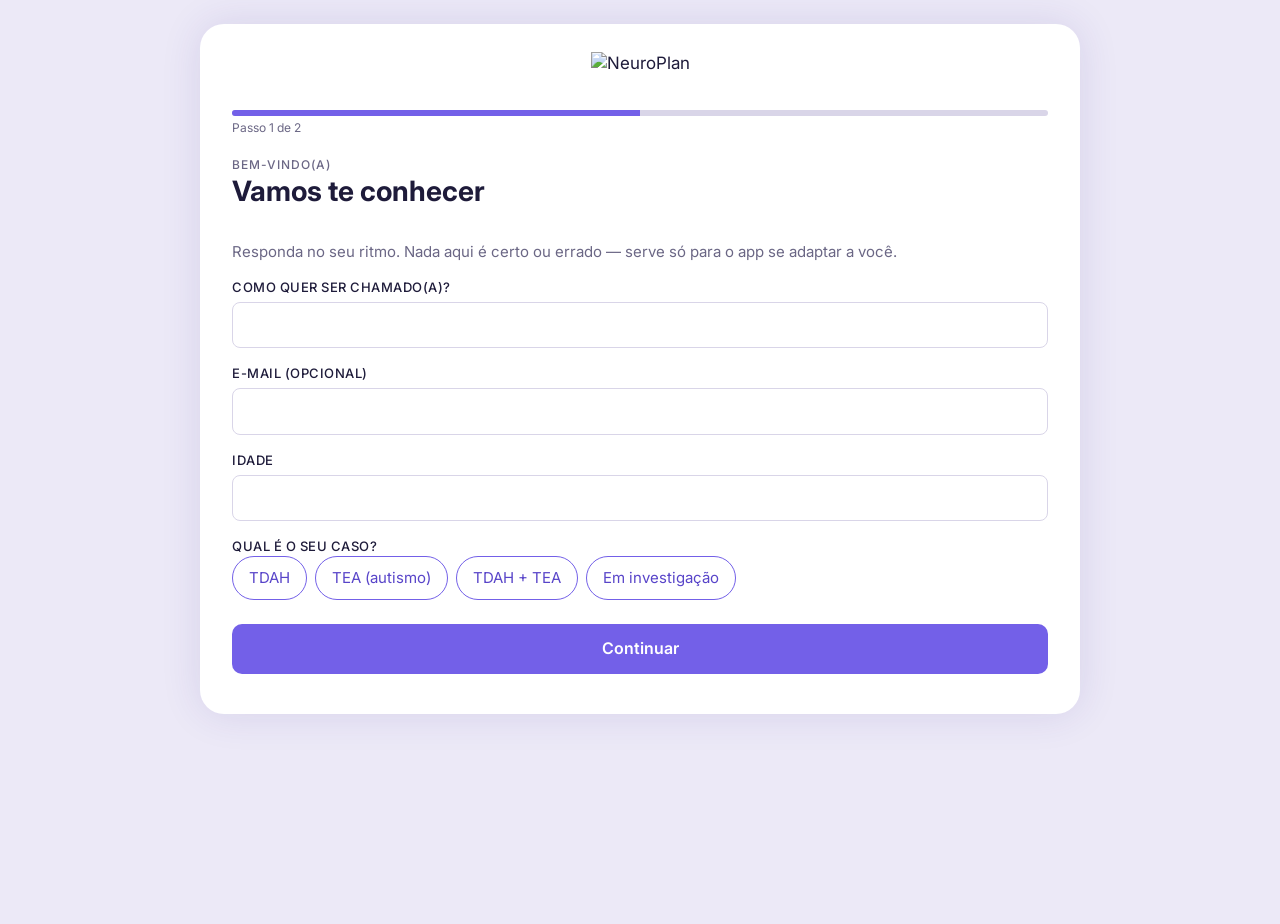
==== index.html @ a0d57f35 "primeira versão" ====
<!DOCTYPE html>
<html lang="pt-BR">
<head>
  <meta charset="UTF-8">
  <meta name="viewport" content="width=device-width, initial-scale=1, viewport-fit=cover">
  <meta name="theme-color" content="#7B68EE">
  <meta name="description" content="NeuroPlan: planejador de rotina pensado para neurodivergentes.">
  <title>Hoje · NeuroPlan</title>
  <link rel="stylesheet" href="style.css">
  <script src="script.js" defer></script>
</head>
<body class="pagina-hoje">

  <!-- Ícones (sprite SVG): <svg class="icone"><use href="#i-home"/></svg> -->
  <svg xmlns="http://www.w3.org/2000/svg" hidden>
    <symbol id="i-home" viewBox="0 0 24 24" fill="none" stroke="currentColor" stroke-width="1.8" stroke-linecap="round" stroke-linejoin="round"><path d="M3 10.5 12 3l9 7.5V20a1 1 0 0 1-1 1h-5v-6H9v6H4a1 1 0 0 1-1-1z"/></symbol>
    <symbol id="i-calendar" viewBox="0 0 24 24" fill="none" stroke="currentColor" stroke-width="1.8" stroke-linecap="round" stroke-linejoin="round"><rect x="3" y="4" width="18" height="18" rx="2"/><path d="M16 2v4M8 2v4M3 10h18"/></symbol>
    <symbol id="i-plus" viewBox="0 0 24 24" fill="none" stroke="currentColor" stroke-width="2" stroke-linecap="round" stroke-linejoin="round"><path d="M12 5v14M5 12h14"/></symbol>
    <symbol id="i-heart" viewBox="0 0 24 24" fill="none" stroke="currentColor" stroke-width="1.8" stroke-linecap="round" stroke-linejoin="round"><path d="M19 14c1.5-1.5 3-3.2 3-5.5A5.5 5.5 0 0 0 16.5 3c-1.7 0-3 .8-4.5 2.5C10.5 3.8 9.2 3 7.5 3A5.5 5.5 0 0 0 2 8.5c0 2.3 1.5 4 3 5.5l7 7z"/></symbol>
    <symbol id="i-user" viewBox="0 0 24 24" fill="none" stroke="currentColor" stroke-width="1.8" stroke-linecap="round" stroke-linejoin="round"><circle cx="12" cy="8" r="4"/><path d="M4 21a8 8 0 0 1 16 0"/></symbol>
    <symbol id="i-pencil" viewBox="0 0 24 24" fill="none" stroke="currentColor" stroke-width="1.8" stroke-linecap="round" stroke-linejoin="round"><path d="M17 3a2.8 2.8 0 0 1 4 4L7.5 20.5 2 22l1.5-5.5z"/></symbol>
    <symbol id="i-clock" viewBox="0 0 24 24" fill="none" stroke="currentColor" stroke-width="1.8" stroke-linecap="round" stroke-linejoin="round"><circle cx="12" cy="12" r="9"/><path d="M12 7v5l3 2"/></symbol>
    <symbol id="i-bell" viewBox="0 0 24 24" fill="none" stroke="currentColor" stroke-width="1.8" stroke-linecap="round" stroke-linejoin="round"><path d="M6 8a6 6 0 0 1 12 0c0 7 3 9 3 9H3s3-2 3-9M10.3 21a1.9 1.9 0 0 0 3.4 0"/></symbol>
    <symbol id="i-chevron-left" viewBox="0 0 24 24" fill="none" stroke="currentColor" stroke-width="2" stroke-linecap="round" stroke-linejoin="round"><path d="m15 18-6-6 6-6"/></symbol>
    <symbol id="i-chevron-right" viewBox="0 0 24 24" fill="none" stroke="currentColor" stroke-width="2" stroke-linecap="round" stroke-linejoin="round"><path d="m9 18 6-6-6-6"/></symbol>
    <symbol id="i-gear" viewBox="0 0 24 24" fill="none" stroke="currentColor" stroke-width="1.8" stroke-linecap="round" stroke-linejoin="round"><circle cx="12" cy="12" r="3"/><path d="M19.4 15a1.7 1.7 0 0 0 .3 1.8l.1.1a2 2 0 1 1-2.8 2.8l-.1-.1a1.7 1.7 0 0 0-1.8-.3 1.7 1.7 0 0 0-1 1.5V21a2 2 0 1 1-4 0v-.1a1.7 1.7 0 0 0-1.1-1.5 1.7 1.7 0 0 0-1.8.3l-.1.1a2 2 0 1 1-2.8-2.8l.1-.1a1.7 1.7 0 0 0 .3-1.8 1.7 1.7 0 0 0-1.5-1H3a2 2 0 1 1 0-4h.1a1.7 1.7 0 0 0 1.5-1.1 1.7 1.7 0 0 0-.3-1.8l-.1-.1a2 2 0 1 1 2.8-2.8l.1.1a1.7 1.7 0 0 0 1.8.3H9a1.7 1.7 0 0 0 1-1.5V3a2 2 0 1 1 4 0v.1a1.7 1.7 0 0 0 1 1.5 1.7 1.7 0 0 0 1.8-.3l.1-.1a2 2 0 1 1 2.8 2.8l-.1.1a1.7 1.7 0 0 0-.3 1.8V9a1.7 1.7 0 0 0 1.5 1H21a2 2 0 1 1 0 4h-.1a1.7 1.7 0 0 0-1.5 1z"/></symbol>
  </svg>

  <div class="app">

    <!-- Cabeçalho (igual em todas as páginas) -->
    <header class="topo">
      <a href="index.html" class="topo__logo" aria-label="NeuroPlan - ir para Hoje">
        <img src="logo-horizontal.svg" alt="NeuroPlan">
      </a>
      <div class="topo__acoes">
        <a href="configuracoes.html" class="topo__config" aria-label="Configurações"><svg class="icone" aria-hidden="true"><use href="#i-gear"/></svg></a>
        <a href="usuario.html" class="avatar avatar--pequeno" aria-label="Meu perfil">V</a>
      </div>
    </header>

    <main class="conteudo">
      <section class="tela" id="tela-hoje" aria-labelledby="hoje-titulo">
        <div class="titulo-tela">
          <p class="titulo-tela__rotulo">Hoje</p>
          <h1 class="titulo-tela__titulo titulo-tela__titulo--esquerda" id="hoje-titulo">Segunda-feira, 1 de Janeiro</h1>
          <p class="titulo-tela__apoio">Você tem 4 tarefas planejadas. Comece pela mais leve.</p>
        </div>

        <!-- Dica do melhor período de foco (preenchida pelo script a partir do questionário) -->
        <p class="proxima" id="dica-periodo" hidden></p>

        <!-- Aviso da próxima tarefa (Cuidados > Previsibilidade) -->
        <p class="proxima" id="proxima" hidden></p>

        <div class="bloco">
          <div class="bloco__cabecalho">
            <h2 class="bloco__titulo">Tarefas do dia</h2>
            <a href="rotina.html" class="link-pequeno">ver todas</a>
          </div>
          <ul class="lista-tarefas" id="lista-hoje"></ul>
          <p class="vazio" id="vazio-hoje" hidden>Nenhuma tarefa para hoje. Toque no + para planejar o dia.</p>
        </div>

        <!-- Cuidados > Recuperação -->
        <div class="bloco" id="bloco-recuperacao" hidden>
          <div class="bloco__cabecalho"><h2 class="bloco__titulo">Para recuperar</h2></div>
          <ul class="lista-tarefas" id="lista-recuperacao"></ul>
        </div>

        <div class="bloco">
          <div class="bloco__cabecalho">
            <h2 class="bloco__titulo">Semana</h2>
            <a href="rotina.html" class="link-pequeno">ver tudo</a>
          </div>
          <ul class="semana" id="semana" aria-label="Próximos 7 dias"></ul>
        </div>
      </section>
    </main>

    <!-- Menu inferior (igual em todas as páginas) -->
    <nav class="menu" aria-label="Navegação principal">
      <a href="index.html" class="menu__item is-ativo" aria-current="page">
        <svg class="icone" aria-hidden="true"><use href="#i-home"/></svg>
        <span>Hoje</span>
      </a>
      <a href="rotina.html" class="menu__item">
        <svg class="icone" aria-hidden="true"><use href="#i-calendar"/></svg>
        <span>Rotina</span>
      </a>
      <a href="nova-tarefa.html" class="menu__adicionar" aria-label="Adicionar nova tarefa">
        <svg class="icone" aria-hidden="true"><use href="#i-plus"/></svg>
      </a>
      <a href="cuidados.html" class="menu__item">
        <svg class="icone" aria-hidden="true"><use href="#i-heart"/></svg>
        <span>Cuidados</span>
      </a>
      <a href="usuario.html" class="menu__item">
        <svg class="icone" aria-hidden="true"><use href="#i-user"/></svg>
        <span>Usuário</span>
      </a>
    </nav>

  </div>
</body>
</html>
---- style.css ----
/* =========================================================
   NEUROPLAN · style.css
   Mobile-first (base = celular). Depois: tablet/desktop, Modo Calmo,
   login e configurações (seções 14 a 17).
   ========================================================= */
@import url("https://fonts.googleapis.com/css2?family=Inter:wght@300;400;500;600;700&display=swap");

/* 1. Variáveis */
:root{
  --roxo:#7360E8;--roxo-escuro:#5844C9;--roxo-claro:#D6CCFA;--lilas:#EAE2F8;--lilas-medio:#C4B8F6;
  --laranja:#FAE5D6;--azul:#D3E8F7;--verde:#DDF2E8;--rosa:#FBE0EA;--verde-forte:#3FA777;
  --tinta:#1E1B3A;--tinta-suave:#6B6785;--linha:#D9D5E8;--branco:#FFFFFF;--fundo-pagina:#ECE9F7;
  --largura-app:430px;--altura-menu:68px;--raio-g:16px;--raio-m:12px;--raio-p:8px;--margem:20px;
  --fonte:"Inter",system-ui,-apple-system,"Segoe UI",Roboto,"Helvetica Neue",Arial,sans-serif;
}
body.modo-calmo *,body.modo-calmo *::before,body.modo-calmo *::after{animation:none!important;transition:none!important}

/* 2. Base */
*,*::before,*::after{box-sizing:border-box}
html{-webkit-text-size-adjust:100%;text-size-adjust:100%;overflow-x:hidden}
body{margin:0;min-height:100dvh;background:var(--fundo-pagina);color:var(--tinta);font-family:var(--fonte);font-size:1rem;line-height:1.4;-webkit-tap-highlight-color:transparent}
h1,h2,h3,p,ul,fieldset{margin:0;padding:0}
ul{list-style:none}
a{color:inherit;text-decoration:none}
button,input,select,textarea{font:inherit;color:inherit}
button{cursor:pointer}
img{display:block;max-width:100%;height:auto}
[hidden]{display:none!important}
:focus-visible{outline:3px solid var(--roxo-escuro);outline-offset:2px}
.visualmente-oculto{position:absolute;width:1px;height:1px;margin:-1px;padding:0;overflow:hidden;clip:rect(0 0 0 0);white-space:nowrap;border:0}
.icone{width:22px;height:22px;flex:none}
.icone--mini{width:14px;height:14px}
.icone--roxo{color:var(--roxo-escuro)}

/* 3. Estrutura */
.app{position:relative;width:100%;max-width:var(--largura-app);min-height:100dvh;margin:0 auto;background:var(--branco)}
.conteudo{padding:4px var(--margem) calc(var(--altura-menu) + 32px + env(safe-area-inset-bottom,0px))}
.topo{display:flex;align-items:center;justify-content:space-between;padding:calc(14px + env(safe-area-inset-top,0px)) var(--margem) 10px}
.topo__logo img{height:30px;width:auto}
.avatar{display:grid;place-items:center;background:var(--lilas);color:var(--roxo-escuro);font-weight:600}
.avatar--pequeno{width:34px;height:34px;border-radius:50%;font-size:.875rem}
.avatar--grande{width:72px;height:72px;border-radius:var(--raio-g);font-size:2rem}

/* 4. Menu inferior */
.menu{position:fixed;bottom:0;left:50%;transform:translateX(-50%);z-index:10;width:100%;max-width:var(--largura-app);display:grid;grid-template-columns:1fr 1fr 72px 1fr 1fr;align-items:center;height:calc(var(--altura-menu) + env(safe-area-inset-bottom,0px));padding:0 6px env(safe-area-inset-bottom,0px);background:var(--branco);border-top:1px solid var(--linha)}
.menu__item{display:flex;flex-direction:column;align-items:center;justify-content:center;gap:2px;min-height:48px;font-size:.6875rem;color:var(--tinta)}
.menu__item.is-ativo{color:var(--roxo-escuro);font-weight:600}
.menu__adicionar{display:grid;place-items:center;justify-self:center;align-self:start;width:52px;height:52px;margin-top:-22px;border-radius:16px;background:var(--roxo);color:var(--branco);box-shadow:0 6px 14px rgba(115,96,232,.35)}
.menu__adicionar .icone{width:26px;height:26px}
.menu__adicionar.is-ativo{background:var(--roxo-escuro)}

/* 5. Títulos e blocos */
.titulo-tela{margin:8px 0 16px}
.titulo-tela--centro{text-align:center}
.titulo-tela__rotulo{font-size:.625rem;font-weight:500;letter-spacing:.08em;text-transform:uppercase;color:var(--tinta-suave)}
.titulo-tela__titulo{font-size:1.25rem;font-weight:700;line-height:1.25}
.titulo-tela__apoio{margin-top:2px;font-size:.75rem;color:var(--tinta-suave)}
.bloco{margin-top:20px}
.bloco__cabecalho{display:flex;align-items:baseline;justify-content:space-between;margin-bottom:10px}
.bloco__titulo{font-size:.8125rem;font-weight:500}
.link-pequeno{display:inline-flex;align-items:center;min-height:32px;font-size:.6875rem;color:var(--roxo-escuro);text-decoration:underline}

/* 6. Hoje */
.lista-tarefas{display:flex;flex-direction:column;gap:10px}
.tarefa{display:flex;align-items:center;gap:8px;padding:4px 6px 4px 12px;border-radius:var(--raio-m);background:var(--lilas)}
.tarefa--aula{background:var(--laranja)}.tarefa--afazeres{background:var(--lilas)}.tarefa--saude{background:var(--azul)}.tarefa--lazer{background:var(--rosa)}
.tarefa--importante{box-shadow:inset 0 0 0 2px var(--roxo-escuro)}
.tarefa__principal{flex:1;display:flex;align-items:center;gap:10px;min-height:48px;cursor:pointer}
.tarefa__texto{display:flex;flex-direction:column;gap:1px}
.tarefa__titulo{font-size:1rem;font-weight:500;line-height:1.2}
.tarefa__meta{display:flex;flex-wrap:wrap;align-items:center;gap:2px 4px;font-size:.6875rem;color:var(--tinta-suave)}
.tarefa__check{appearance:none;-webkit-appearance:none;flex:none;width:20px;height:20px;margin:0;border:1.5px solid #4A4666;border-radius:5px;background:transparent center/14px no-repeat;cursor:pointer}
.tarefa__check:checked{border-color:var(--tinta);background-image:url("data:image/svg+xml,%3Csvg xmlns='http://www.w3.org/2000/svg' viewBox='0 0 24 24' fill='none' stroke='%231E1B3A' stroke-width='3.2' stroke-linecap='round' stroke-linejoin='round'%3E%3Cpath d='m5 12.5 4.5 4.5L19 7'/%3E%3C/svg%3E")}
.tarefa__editar{display:grid;place-items:center;flex:none;width:44px;height:44px;border:0;border-radius:50%;background:transparent;color:var(--tinta-suave)}
.tarefa__editar .icone{width:16px;height:16px}
.semana{display:flex;gap:12px;margin:0 calc(var(--margem) * -1);padding:0 var(--margem) 4px;overflow-x:auto;scroll-snap-type:x mandatory;scroll-padding-inline:var(--margem);scrollbar-width:none}
.semana::-webkit-scrollbar{display:none}
.semana__item{flex:0 0 calc(50% - 6px);scroll-snap-align:start}
.semana__dia{display:block;height:100%;min-height:92px;padding:12px 14px;border-radius:var(--raio-m);background:var(--roxo-claro)}
.semana__dia.is-hoje{box-shadow:inset 0 0 0 2px var(--roxo-escuro)}
.semana__nome{font-size:.9375rem;font-weight:700}
.semana__qtd{font-size:.625rem;color:var(--tinta-suave)}
.semana__bolinhas{display:flex;flex-wrap:wrap;gap:6px;margin-top:10px}
.bolinha{width:12px;height:12px;border:1.5px solid var(--verde-forte);border-radius:50%}
.bolinha.is-feita{background:var(--verde-forte)}
.proxima{margin-bottom:4px;padding:10px 12px;border-left:3px solid var(--roxo);border-radius:0 var(--raio-p) var(--raio-p) 0;background:var(--lilas);font-size:.8125rem}
.vazio{padding:18px 14px;border:1px dashed var(--linha);border-radius:var(--raio-m);text-align:center;font-size:.875rem;color:var(--tinta-suave)}

/* 7. Nova tarefa */
.formulario{display:flex;flex-direction:column;gap:16px}
.campo{display:flex;flex-direction:column;gap:6px;min-width:0;border:0}
.campo__rotulo{padding:0;font-size:.6875rem;font-weight:500;letter-spacing:.04em;text-transform:uppercase;color:var(--tinta)}
.campo__input{width:100%;padding:11px 12px;border:1px solid var(--linha);border-radius:var(--raio-p);background:var(--branco);font-size:1rem}
.campo__input::placeholder{color:#9A96AE}
.campo__input--area{min-height:140px;resize:vertical}
.campo__input[aria-invalid="true"]{border-color:#C0392B}
.campo__erro{font-size:.75rem;color:#B3261E}
.chips{display:flex;flex-wrap:wrap;gap:8px}
.chip{position:relative}
.chip input{position:absolute;inset:0;opacity:0;margin:0;cursor:pointer}
.chip span{display:inline-flex;align-items:center;min-height:38px;padding:0 16px;border:1px solid var(--roxo);border-radius:999px;font-size:.8125rem;color:var(--roxo-escuro)}
.chip input:checked + span{background:var(--roxo);color:var(--branco);font-weight:500}
.chip input:focus-visible + span{outline:3px solid var(--roxo-escuro);outline-offset:2px}
.horario{min-width:0;padding:12px;border:1px solid var(--linha);border-radius:var(--raio-m)}
.horario__cabecalho{display:flex;align-items:center;justify-content:space-between}
.horario__titulo{display:flex;align-items:center;gap:6px;padding:0;font-size:.75rem;font-weight:500;letter-spacing:.04em;text-transform:uppercase}
.horario__data{position:relative;display:flex;align-items:center;gap:6px;min-height:40px;margin:-8px -4px -8px 0;padding:0 4px 0 8px;border-radius:var(--raio-p);font-size:.8125rem;font-weight:500;color:var(--roxo-escuro);cursor:pointer}
.horario__data-input{position:absolute;inset:0;width:100%;height:100%;opacity:0;cursor:pointer}
.horario__data:has(input:focus-visible){outline:3px solid var(--roxo-escuro);outline-offset:2px}
.horario__linha{display:flex;align-items:center;gap:10px;margin-top:8px}
.horario__hora{flex:1;min-width:0;padding:9px 10px;border:0;border-radius:var(--raio-p);background:#E7E5EE;font-size:1rem}
.horario__as{font-size:.875rem;color:var(--tinta-suave)}
.horario__aviso{display:flex;align-items:center;gap:6px;min-height:40px;margin-top:6px;font-size:.75rem;font-weight:600;cursor:pointer}
.horario__aviso:has(input:not(:checked)){opacity:.55;text-decoration:line-through}
.horario__aviso:has(input:focus-visible){outline:3px solid var(--roxo-escuro);outline-offset:2px;border-radius:var(--raio-p)}
.opcoes{display:flex;flex-direction:column;gap:2px;min-width:0;border:0}
.opcao{display:flex;align-items:center;gap:10px;min-height:42px;font-size:.875rem;cursor:pointer}
.opcao input{appearance:none;-webkit-appearance:none;flex:none;width:22px;height:22px;margin:0;border:1.5px solid var(--roxo);border-radius:6px;background:transparent center/15px no-repeat;cursor:pointer}
.opcao input:checked{background-color:var(--roxo);background-image:url("data:image/svg+xml,%3Csvg xmlns='http://www.w3.org/2000/svg' viewBox='0 0 24 24' fill='none' stroke='%23FFFFFF' stroke-width='3.2' stroke-linecap='round' stroke-linejoin='round'%3E%3Cpath d='m5 12.5 4.5 4.5L19 7'/%3E%3C/svg%3E")}
.botao{display:flex;align-items:center;justify-content:center;width:100%;min-height:50px;border:0;border-radius:10px;font-size:1rem;font-weight:600}
.botao--principal{background:var(--roxo);color:var(--branco)}
.botao--principal:hover{background:var(--roxo-escuro)}
.botao--principal:active{transform:scale(.99)}
.botao--perigo{margin-top:-4px;border:1px solid #B3261E;background:transparent;color:#B3261E}

/* 8. Rotina */
.resumo-semana{display:grid;grid-template-columns:1fr 1fr;gap:10px}
.resumo-semana__dia{display:block;width:100%;height:100%;padding:10px 12px;border:1px solid var(--linha);border-radius:var(--raio-m);background:var(--branco);text-align:left}
.resumo-semana__dia.is-selecionado{border-color:var(--roxo);box-shadow:inset 0 0 0 1px var(--roxo)}
.resumo-semana__nome{display:block;margin-bottom:4px;font-size:.875rem;font-weight:700}
.resumo-semana__item{display:block;font-size:.75rem}
.resumo-semana__item::before{content:"•";margin-right:3px;color:var(--roxo);font-weight:700}
.resumo-semana__vazio{grid-column:1/-1;padding:12px;border:1px dashed var(--linha);border-radius:var(--raio-m);text-align:center;font-size:.75rem;color:var(--tinta-suave)}
.calendario{margin-top:16px;padding:12px;border:1px solid var(--linha);border-radius:var(--raio-g)}
.calendario__controles{display:flex;align-items:center;justify-content:space-between;gap:8px;margin-bottom:10px}
.calendario__seta{display:grid;place-items:center;width:40px;height:40px;border:0;background:transparent}
.calendario__seta .icone{width:18px;height:18px}
.calendario__select{min-height:38px;padding:0 10px;border:1px solid var(--linha);border-radius:6px;background:var(--branco);font-size:.8125rem}
.calendario__grade{display:grid;grid-template-columns:repeat(7,1fr);gap:4px}
.calendario__semana{padding:4px 0;text-align:center;font-size:.6875rem;color:var(--tinta-suave)}
.calendario__dia{display:grid;place-items:center;width:100%;min-height:38px;padding:0;border:0;border-radius:var(--raio-p);background:transparent;font-size:.8125rem}
.calendario__dia.is-marcado{background:#EFEDF5}
.calendario__dia.is-hoje{box-shadow:inset 0 0 0 1.5px var(--roxo)}
.calendario__dia.is-selecionado{background:var(--roxo);color:var(--branco);font-weight:600}
.calendario__dia.is-fora{color:#B3AFC4}
.dia-detalhe{margin-top:18px}
.dia-detalhe__titulo{margin-bottom:8px;font-size:.8125rem;font-weight:500}
.dia-detalhe__cartao{padding:14px;border-radius:var(--raio-m);background:var(--verde)}
.dia-detalhe__qtd{font-size:1.125rem;font-weight:500}
.dia-detalhe__lista{font-size:.6875rem;color:var(--tinta-suave)}
.dia-detalhe .lista-tarefas{margin-top:12px}

/* 9. Cuidados */
.cuidados{display:flex;flex-direction:column;gap:10px}
.cuidado{display:flex;align-items:center;justify-content:space-between;gap:14px;min-height:64px;padding:10px 14px;border-radius:14px;background:var(--lilas-medio);cursor:pointer}
.cuidado__texto{display:flex;flex-direction:column;gap:1px}
.cuidado__titulo{font-size:.9375rem;font-weight:700}
.cuidado__descricao{font-size:.75rem;line-height:1.3}
.interruptor{appearance:none;-webkit-appearance:none;position:relative;flex:none;width:44px;height:24px;margin:0;border-radius:999px;background:#2E2A4F;cursor:pointer;transition:background .15s}
.interruptor::before{content:"";position:absolute;top:4px;left:4px;width:16px;height:16px;border-radius:50%;background:#8B86B0;transition:transform .15s,background .15s}
.interruptor:checked{background:var(--roxo)}
.interruptor:checked::before{transform:translateX(20px);background:#2E2A4F}
.cuidados__aviso{margin-top:22px;text-align:center;font-size:.6875rem;color:var(--tinta-suave)}

/* 10. Usuário */
.perfil{display:flex;flex-direction:column;align-items:center;margin-top:8px}
.perfil__nome{margin-top:6px;font-size:1.5rem;font-weight:700}
.perfil__editar{display:inline-flex;align-items:center;gap:4px;min-height:40px;padding:0 8px;border:0;background:transparent;font-size:.75rem;color:var(--tinta-suave);text-decoration:underline}
.perfil__form{display:flex;flex-direction:column;gap:10px;margin-top:8px}
.campo-perfil{padding:8px 12px 10px;border:1px solid var(--linha);border-radius:var(--raio-m)}
.campo-perfil:focus-within,.perfil__form.is-editando .campo-perfil{border-color:var(--roxo)}
.campo-perfil__rotulo{display:block;font-size:.6875rem;color:var(--tinta-suave)}
.campo-perfil__input{display:block;width:100%;padding:0;border:0;background:transparent;font-size:1rem;font-weight:500}
.campo-perfil__input:focus-visible{outline:none}
.campo-perfil__input--area{resize:none;min-height:2.8em}
.estatisticas{display:grid;grid-template-columns:repeat(3,1fr);gap:10px;margin-top:16px}
.estatistica{display:flex;flex-direction:column;align-items:center;justify-content:center;gap:2px;min-height:72px;padding:8px 4px;border-radius:var(--raio-m);background:var(--verde);text-align:center}
.estatistica__numero{font-size:1.375rem;font-weight:500;line-height:1}
.estatistica__rotulo{font-size:.625rem;color:var(--tinta-suave)}

/* 11. Aviso rápido */
.aviso{position:fixed;left:50%;bottom:calc(var(--altura-menu) + 26px + env(safe-area-inset-bottom,0px));z-index:20;max-width:calc(100% - 40px);padding:12px 18px;border-radius:999px;background:var(--tinta);color:var(--branco);font-size:.875rem;transform:translate(-50%,12px);opacity:0;transition:opacity .2s,transform .2s;pointer-events:none}
.aviso.is-visivel{opacity:1;transform:translate(-50%,0)}

/* 12. Telas maiores: sombra do app */
@media (min-width:480px){.app{box-shadow:0 0 40px rgba(60,40,140,.12)}}
@media (prefers-reduced-motion:reduce){*,*::before,*::after{animation:none!important;transition:none!important}}

/* ===== 13 a 17: Responsividade, Modo Calmo (escuro), Login e Configurações ===== */
/* =========================================================
   NEUROPLAN · extras.css
   Carregue DEPOIS do style.css:  <link rel="stylesheet" href="extras.css">
   Contém: responsividade (celular/tablet/desktop), novo Modo Calmo (escuro),
   login, configurações e botão de engrenagem no cabeçalho.
   ========================================================= */

/* ---------- Evita rolagem lateral e textos estourando ---------- */
html { overflow-x: hidden; }
.tarefa__titulo, .resumo-semana__item, .perfil__nome { overflow-wrap: anywhere; }
.topo__acoes { display: flex; align-items: center; gap: 8px; }
.topo__config {
  display: grid; place-items: center; width: 40px; height: 40px;
  border-radius: 50%; color: var(--tinta-suave);
}
.topo__config:hover { background: var(--lilas); }
.topo__config .icone { width: 22px; height: 22px; }

/* ---------- Celulares pequenos (até 359px) ---------- */
@media (max-width: 359px) {
  :root { --margem: 14px; }
  .menu { grid-template-columns: 1fr 1fr 64px 1fr 1fr; padding-inline: 2px; }
  .menu__item { font-size: 0.625rem; }
  .semana__item { flex-basis: 72%; }
  .resumo-semana { grid-template-columns: 1fr; }
  .estatistica__numero { font-size: 1.125rem; }
  .estatistica__rotulo { font-size: 0.5625rem; }
  .chip span { padding: 0 12px; }
}

/* ---------- Celular deitado (pouca altura) ---------- */
@media (max-height: 480px) and (orientation: landscape) {
  :root { --altura-menu: 56px; }
  .menu__adicionar { margin-top: -14px; }
}

/* ---------- Tablet (768px+) ---------- */
@media (min-width: 768px) {
  :root { --largura-app: 720px; --margem: 32px; --altura-menu: 74px; }
  body { font-size: 1.0625rem; }
  .topo__logo img { height: 36px; }
  .avatar--pequeno { width: 40px; height: 40px; }
  .titulo-tela__titulo { font-size: 1.75rem; }
  .titulo-tela__rotulo { font-size: 0.75rem; }
  .titulo-tela__apoio, .proxima { font-size: 0.9375rem; }
  .bloco__titulo { font-size: 1rem; }
  .link-pequeno { font-size: 0.875rem; }
  .menu__item { font-size: 0.8125rem; }
  .menu__adicionar { width: 60px; height: 60px; }

  /* tarefas em 2 colunas */
  .lista-tarefas { display: grid; grid-template-columns: repeat(2, 1fr); gap: 12px; }
  .tarefa__meta { font-size: 0.8125rem; }
  .semana__item { flex-basis: calc(25% - 9px); }
  .semana__nome { font-size: 1.0625rem; }
  .semana__qtd { font-size: 0.75rem; }

  .resumo-semana { grid-template-columns: repeat(4, 1fr); }
  .resumo-semana__item { font-size: 0.8125rem; }
  .calendario { padding: 20px; }
  .calendario__dia { min-height: 48px; font-size: 1rem; }
  .calendario__select { font-size: 1rem; }
  .dia-detalhe__titulo { font-size: 1rem; }
  .dia-detalhe__qtd { font-size: 1.375rem; }
  .dia-detalhe__lista { font-size: 0.875rem; }

  .formulario, .perfil__form, .login__form { gap: 20px; }
  .campo__rotulo, .campo-perfil__rotulo { font-size: 0.8125rem; }
  .chip span { min-height: 44px; font-size: 0.9375rem; }
  .cuidados { display: grid; grid-template-columns: 1fr 1fr; gap: 12px; }
  .cuidado__titulo { font-size: 1.0625rem; }
  .cuidado__descricao { font-size: 0.875rem; }
  .perfil__form { display: grid; grid-template-columns: 1fr 1fr; }
  .perfil__form .campo-perfil:last-child { grid-column: 1 / -1; }
  .estatistica { min-height: 96px; }
  .estatistica__numero { font-size: 1.75rem; }
  .estatistica__rotulo { font-size: 0.8125rem; }
}

/* ---------- Telas grandes (1024px+) ---------- */
@media (min-width: 1024px) {
  :root { --largura-app: 880px; }
  .semana__item { flex-basis: calc(100% / 6 - 10px); }
  .lista-tarefas { grid-template-columns: repeat(2, 1fr); }
}

/* =========================================================
   MODO CALMO (escuro) — menos brilho e estímulo, cores ainda vivas
   ========================================================= */
body.modo-calmo {
  color-scheme: dark;
  --roxo: #7B68EE;
  --roxo-escuro: #B9ACFF;     /* textos/links roxos: claros o bastante p/ fundo escuro */
  --roxo-claro: #3A3174;
  --lilas: #2E2A5A;
  --lilas-medio: #3B3377;
  --laranja: #4D3426;
  --azul: #1F3D57;
  --verde: #1D4034;
  --rosa: #4D2A3E;
  --verde-forte: #4ADE9A;
  --tinta: #ECE9FF;
  --tinta-suave: #B5B0D6;
  --linha: #3B3768;
  --fundo-pagina: #0D0B1E;
}
/* superfícies que usavam branco */
body.modo-calmo .app,
body.modo-calmo .menu { background: #15122B; }
body.modo-calmo .menu { border-top-color: var(--linha); }
body.modo-calmo .campo__input,
body.modo-calmo .calendario__select,
body.modo-calmo .resumo-semana__dia,
body.modo-calmo .campo-perfil__input { background: #1C1838; color: var(--tinta); }
body.modo-calmo .campo-perfil__input { background: transparent; }
body.modo-calmo .horario__hora { background: #2A2552; color: var(--tinta); }
body.modo-calmo .campo__input::placeholder { color: #8782AB; }
body.modo-calmo .calendario__dia.is-marcado { background: #2A2552; }
body.modo-calmo .calendario__dia.is-fora { color: #5E5A85; }
body.modo-calmo .calendario__dia.is-selecionado,
body.modo-calmo .chip input:checked + span,
body.modo-calmo .botao--principal,
body.modo-calmo .menu__adicionar { color: #fff; }
body.modo-calmo .menu__adicionar.is-ativo { background: #6552D6; }
body.modo-calmo .menu__adicionar { box-shadow: 0 6px 14px rgba(0,0,0,.45); }
body.modo-calmo .tarefa__check { border-color: #B5B0D6; }
body.modo-calmo .tarefa__check:checked {
  border-color: var(--verde-forte);
  background-image: url("data:image/svg+xml,%3Csvg xmlns='http://www.w3.org/2000/svg' viewBox='0 0 24 24' fill='none' stroke='%234ADE9A' stroke-width='3.2' stroke-linecap='round' stroke-linejoin='round'%3E%3Cpath d='m5 12.5 4.5 4.5L19 7'/%3E%3C/svg%3E");
}
body.modo-calmo .interruptor { background: #4A4585; }
body.modo-calmo .interruptor::before { background: #B5B0D6; }
body.modo-calmo .interruptor:checked { background: var(--roxo); }
body.modo-calmo .interruptor:checked::before { background: #fff; }
body.modo-calmo .aviso { background: #ECE9FF; color: #15122B; }
body.modo-calmo .campo__erro { color: #FF9C94; }
body.modo-calmo .campo__input[aria-invalid="true"] { border-color: #FF9C94; }
body.modo-calmo .botao--perigo { border-color: #FF9C94; color: #FF9C94; }
body.modo-calmo .topo__logo img { filter: brightness(0) invert(1); } /* logo escura -> clara */
body.modo-calmo .semana__dia, body.modo-calmo .tarefa, body.modo-calmo .cuidado,
body.modo-calmo .estatistica, body.modo-calmo .dia-detalhe__cartao { color: var(--tinta); }

/* "Reduzir animações" (Configurações) */
body.sem-animacao *, body.sem-animacao *::before, body.sem-animacao *::after {
  animation: none !important; transition: none !important; scroll-behavior: auto !important;
}

/* =========================================================
   LOGIN / QUESTIONÁRIO
   ========================================================= */
.pagina-login .conteudo { padding-bottom: calc(40px + env(safe-area-inset-bottom, 0px)); }
.login__marca { display: flex; justify-content: center; padding: calc(24px + env(safe-area-inset-top, 0px)) 0 8px; }
.login__marca img { height: 38px; width: auto; }
.login__progresso { height: 6px; margin: 12px 0 4px; border-radius: 999px; background: var(--linha); overflow: hidden; }
.login__barra { display: block; height: 100%; width: 25%; background: var(--roxo); transition: width .3s; }
.login__passo-txt { font-size: .75rem; color: var(--tinta-suave); }
.login__form { display: flex; flex-direction: column; gap: 16px; margin-top: 12px; }
.login__passo { display: none; flex-direction: column; gap: 16px; border: 0; min-width: 0; }
.login__passo.is-atual { display: flex; }
.login__intro { font-size: .875rem; color: var(--tinta-suave); }
.campo__ajuda { font-size: .75rem; color: var(--tinta-suave); }
.login__acoes { display: flex; gap: 10px; margin-top: 8px; }
.login__acoes .botao { flex: 1; }
.botao--secundario { background: transparent; border: 1px solid var(--roxo); color: var(--roxo-escuro); }
.login__aviso-legal { font-size: .75rem; color: var(--tinta-suave); }
@media (min-width: 768px) {
  .pagina-login .app { margin-block: 24px; min-height: auto; border-radius: 24px; }
  .login__intro, .login__aviso-legal, .campo__ajuda { font-size: .9375rem; }
}

/* =========================================================
   CONFIGURAÇÕES
   ========================================================= */
.config-grupo { margin-top: 22px; }
.config-grupo__titulo { margin-bottom: 10px; font-size: .8125rem; font-weight: 600; color: var(--tinta-suave); text-transform: uppercase; letter-spacing: .06em; }
.config-lista { display: flex; flex-direction: column; gap: 10px; }
.config-resumo { padding: 14px; border-radius: var(--raio-m); background: var(--lilas); font-size: .875rem; }
.config-resumo strong { display: block; font-size: 1.0625rem; }
.config-btn { display: flex; align-items: center; justify-content: space-between; width: 100%; min-height: 52px; padding: 0 14px; border: 1px solid var(--linha); border-radius: var(--raio-m); background: transparent; text-align: left; font-size: .9375rem; font-weight: 500; }
.config-btn--perigo { border-color: #B3261E; color: #B3261E; }
body.modo-calmo .config-btn--perigo { border-color: #FF9C94; color: #FF9C94; }
@media (min-width: 768px) { .config-lista { display: grid; grid-template-columns: 1fr 1fr; } .config-lista--cheia { grid-template-columns: 1fr; } }
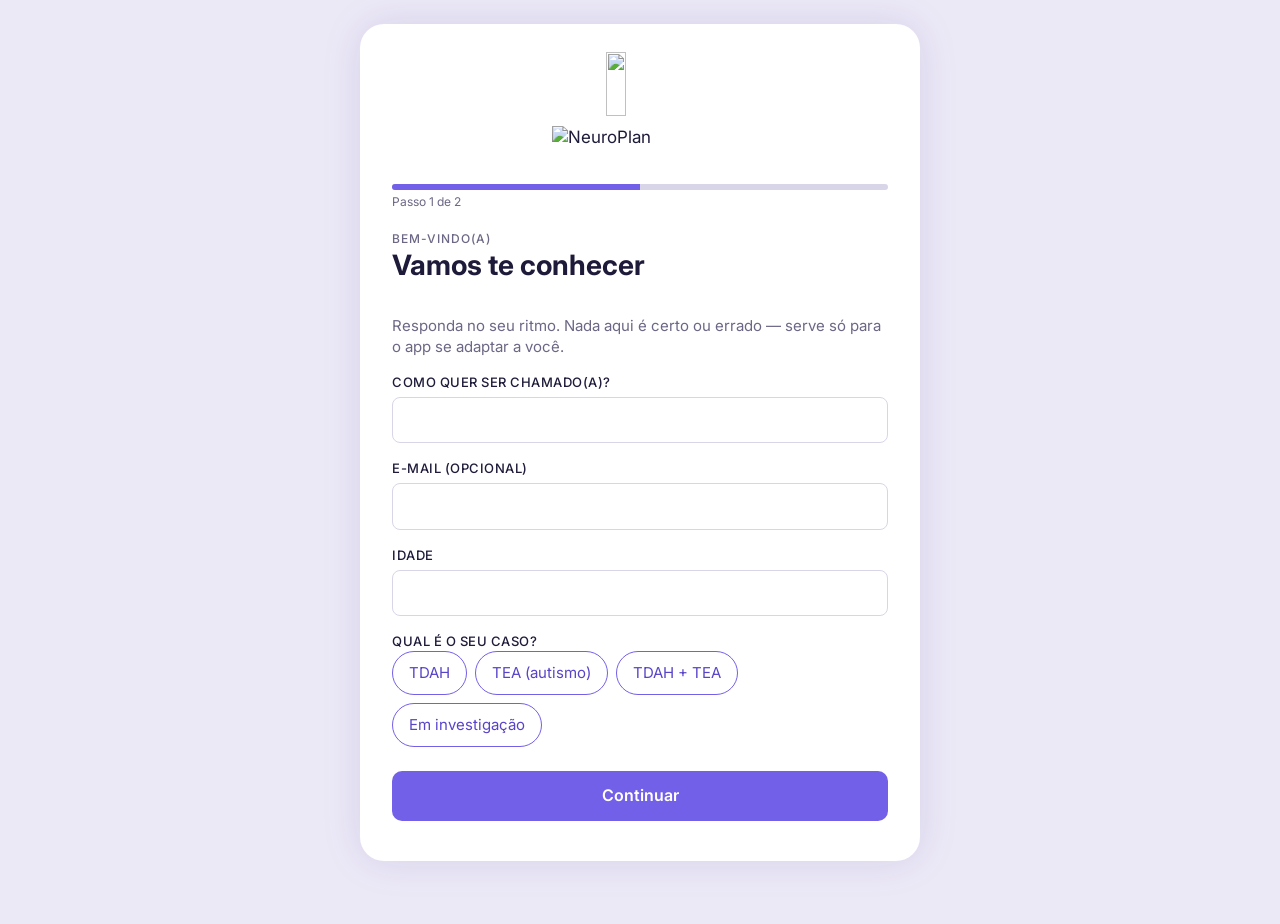
==== commit d76df9c2: "Ajustes" ====
--- a/index.html
+++ b/index.html
@@ -6,6 +6,10 @@
   <meta name="theme-color" content="#7B68EE">
   <meta name="description" content="NeuroPlan: planejador de rotina pensado para neurodivergentes.">
   <title>Hoje · NeuroPlan</title>
+  <link rel="icon" type="image/png" href="img/icone-app.png">
+  <link rel="apple-touch-icon" href="img/icone-app.png">
+  <!-- aplica tema/modo calmo antes de desenhar a página (evita "piscar") -->
+  <script>try{var c=JSON.parse(localStorage.getItem("neuroplan:config")||"{}"),k=JSON.parse(localStorage.getItem("neuroplan:cuidados")||"{}"),t=c.tema||"claro",r=document.documentElement;if(t==="auto")t=matchMedia("(prefers-color-scheme: dark)").matches?"escuro":"claro";r.dataset.tema=t;if(k["modo-calmo"])r.classList.add("modo-calmo")}catch(e){}</script>
   <link rel="stylesheet" href="style.css">
   <script src="script.js" defer></script>
 </head>
@@ -31,7 +35,7 @@
     <!-- Cabeçalho (igual em todas as páginas) -->
     <header class="topo">
       <a href="index.html" class="topo__logo" aria-label="NeuroPlan - ir para Hoje">
-        <img src="logo-horizontal.svg" alt="NeuroPlan">
+        <img class="logo logo--claro" src="img/logo-horizontal.png" width="930" height="201" alt="NeuroPlan"><img class="logo logo--escuro" src="img/logo-horizontal-escuro.png" width="930" height="199" alt="">
       </a>
       <div class="topo__acoes">
         <a href="configuracoes.html" class="topo__config" aria-label="Configurações"><svg class="icone" aria-hidden="true"><use href="#i-gear"/></svg></a>
--- a/style.css
+++ b/style.css
@@ -10,10 +10,11 @@
   --roxo:#7360E8;--roxo-escuro:#5844C9;--roxo-claro:#D6CCFA;--lilas:#EAE2F8;--lilas-medio:#C4B8F6;
   --laranja:#FAE5D6;--azul:#D3E8F7;--verde:#DDF2E8;--rosa:#FBE0EA;--verde-forte:#3FA777;
   --tinta:#1E1B3A;--tinta-suave:#6B6785;--linha:#D9D5E8;--branco:#FFFFFF;--fundo-pagina:#ECE9F7;
-  --largura-app:430px;--altura-menu:68px;--raio-g:16px;--raio-m:12px;--raio-p:8px;--margem:20px;
+  --superficie:#FFFFFF;--campo-hora:#E7E5EE;--marcado:#EFEDF5;--fora:#B3AFC4;--placeholder:#9A96AE;--borda-check:#4A4666;
+  --largura-app:430px;--menu-lateral:240px;--altura-menu:68px;--raio-g:16px;--raio-m:12px;--raio-p:8px;--margem:20px;
   --fonte:"Inter",system-ui,-apple-system,"Segoe UI",Roboto,"Helvetica Neue",Arial,sans-serif;
 }
-body.modo-calmo *,body.modo-calmo *::before,body.modo-calmo *::after{animation:none!important;transition:none!important}
+.modo-calmo *,.modo-calmo *::before,.modo-calmo *::after{animation:none!important;transition:none!important;scroll-behavior:auto!important}
 
 /* 2. Base */
 *,*::before,*::after{box-sizing:border-box}
@@ -33,16 +34,17 @@
 .icone--roxo{color:var(--roxo-escuro)}
 
 /* 3. Estrutura */
-.app{position:relative;width:100%;max-width:var(--largura-app);min-height:100dvh;margin:0 auto;background:var(--branco)}
+.app{position:relative;width:100%;max-width:var(--largura-app);min-height:100dvh;margin:0 auto;background:var(--superficie)}
 .conteudo{padding:4px var(--margem) calc(var(--altura-menu) + 32px + env(safe-area-inset-bottom,0px))}
 .topo{display:flex;align-items:center;justify-content:space-between;padding:calc(14px + env(safe-area-inset-top,0px)) var(--margem) 10px}
 .topo__logo img{height:30px;width:auto}
+.logo--escuro{display:none}
 .avatar{display:grid;place-items:center;background:var(--lilas);color:var(--roxo-escuro);font-weight:600}
 .avatar--pequeno{width:34px;height:34px;border-radius:50%;font-size:.875rem}
 .avatar--grande{width:72px;height:72px;border-radius:var(--raio-g);font-size:2rem}
 
 /* 4. Menu inferior */
-.menu{position:fixed;bottom:0;left:50%;transform:translateX(-50%);z-index:10;width:100%;max-width:var(--largura-app);display:grid;grid-template-columns:1fr 1fr 72px 1fr 1fr;align-items:center;height:calc(var(--altura-menu) + env(safe-area-inset-bottom,0px));padding:0 6px env(safe-area-inset-bottom,0px);background:var(--branco);border-top:1px solid var(--linha)}
+.menu{position:fixed;bottom:0;left:50%;transform:translateX(-50%);z-index:10;width:100%;max-width:var(--largura-app);display:grid;grid-template-columns:1fr 1fr 72px 1fr 1fr;align-items:center;height:calc(var(--altura-menu) + env(safe-area-inset-bottom,0px));padding:0 6px env(safe-area-inset-bottom,0px);background:var(--superficie);border-top:1px solid var(--linha)}
 .menu__item{display:flex;flex-direction:column;align-items:center;justify-content:center;gap:2px;min-height:48px;font-size:.6875rem;color:var(--tinta)}
 .menu__item.is-ativo{color:var(--roxo-escuro);font-weight:600}
 .menu__adicionar{display:grid;place-items:center;justify-self:center;align-self:start;width:52px;height:52px;margin-top:-22px;border-radius:16px;background:var(--roxo);color:var(--branco);box-shadow:0 6px 14px rgba(115,96,232,.35)}
@@ -69,7 +71,7 @@
 .tarefa__texto{display:flex;flex-direction:column;gap:1px}
 .tarefa__titulo{font-size:1rem;font-weight:500;line-height:1.2}
 .tarefa__meta{display:flex;flex-wrap:wrap;align-items:center;gap:2px 4px;font-size:.6875rem;color:var(--tinta-suave)}
-.tarefa__check{appearance:none;-webkit-appearance:none;flex:none;width:20px;height:20px;margin:0;border:1.5px solid #4A4666;border-radius:5px;background:transparent center/14px no-repeat;cursor:pointer}
+.tarefa__check{appearance:none;-webkit-appearance:none;flex:none;width:20px;height:20px;margin:0;border:1.5px solid var(--borda-check);border-radius:5px;background:transparent center/14px no-repeat;cursor:pointer}
 .tarefa__check:checked{border-color:var(--tinta);background-image:url("data:image/svg+xml,%3Csvg xmlns='http://www.w3.org/2000/svg' viewBox='0 0 24 24' fill='none' stroke='%231E1B3A' stroke-width='3.2' stroke-linecap='round' stroke-linejoin='round'%3E%3Cpath d='m5 12.5 4.5 4.5L19 7'/%3E%3C/svg%3E")}
 .tarefa__editar{display:grid;place-items:center;flex:none;width:44px;height:44px;border:0;border-radius:50%;background:transparent;color:var(--tinta-suave)}
 .tarefa__editar .icone{width:16px;height:16px}
@@ -90,8 +92,8 @@
 .formulario{display:flex;flex-direction:column;gap:16px}
 .campo{display:flex;flex-direction:column;gap:6px;min-width:0;border:0}
 .campo__rotulo{padding:0;font-size:.6875rem;font-weight:500;letter-spacing:.04em;text-transform:uppercase;color:var(--tinta)}
-.campo__input{width:100%;padding:11px 12px;border:1px solid var(--linha);border-radius:var(--raio-p);background:var(--branco);font-size:1rem}
-.campo__input::placeholder{color:#9A96AE}
+.campo__input{width:100%;padding:11px 12px;border:1px solid var(--linha);border-radius:var(--raio-p);background:var(--superficie);font-size:1rem}
+.campo__input::placeholder{color:var(--placeholder)}
 .campo__input--area{min-height:140px;resize:vertical}
 .campo__input[aria-invalid="true"]{border-color:#C0392B}
 .campo__erro{font-size:.75rem;color:#B3261E}
@@ -108,7 +110,7 @@
 .horario__data-input{position:absolute;inset:0;width:100%;height:100%;opacity:0;cursor:pointer}
 .horario__data:has(input:focus-visible){outline:3px solid var(--roxo-escuro);outline-offset:2px}
 .horario__linha{display:flex;align-items:center;gap:10px;margin-top:8px}
-.horario__hora{flex:1;min-width:0;padding:9px 10px;border:0;border-radius:var(--raio-p);background:#E7E5EE;font-size:1rem}
+.horario__hora{flex:1;min-width:0;padding:9px 10px;border:0;border-radius:var(--raio-p);background:var(--campo-hora);font-size:1rem}
 .horario__as{font-size:.875rem;color:var(--tinta-suave)}
 .horario__aviso{display:flex;align-items:center;gap:6px;min-height:40px;margin-top:6px;font-size:.75rem;font-weight:600;cursor:pointer}
 .horario__aviso:has(input:not(:checked)){opacity:.55;text-decoration:line-through}
@@ -125,7 +127,7 @@
 
 /* 8. Rotina */
 .resumo-semana{display:grid;grid-template-columns:1fr 1fr;gap:10px}
-.resumo-semana__dia{display:block;width:100%;height:100%;padding:10px 12px;border:1px solid var(--linha);border-radius:var(--raio-m);background:var(--branco);text-align:left}
+.resumo-semana__dia{display:block;width:100%;height:100%;padding:10px 12px;border:1px solid var(--linha);border-radius:var(--raio-m);background:var(--superficie);text-align:left}
 .resumo-semana__dia.is-selecionado{border-color:var(--roxo);box-shadow:inset 0 0 0 1px var(--roxo)}
 .resumo-semana__nome{display:block;margin-bottom:4px;font-size:.875rem;font-weight:700}
 .resumo-semana__item{display:block;font-size:.75rem}
@@ -135,14 +137,14 @@
 .calendario__controles{display:flex;align-items:center;justify-content:space-between;gap:8px;margin-bottom:10px}
 .calendario__seta{display:grid;place-items:center;width:40px;height:40px;border:0;background:transparent}
 .calendario__seta .icone{width:18px;height:18px}
-.calendario__select{min-height:38px;padding:0 10px;border:1px solid var(--linha);border-radius:6px;background:var(--branco);font-size:.8125rem}
+.calendario__select{min-height:38px;padding:0 10px;border:1px solid var(--linha);border-radius:6px;background:var(--superficie);font-size:.8125rem}
 .calendario__grade{display:grid;grid-template-columns:repeat(7,1fr);gap:4px}
 .calendario__semana{padding:4px 0;text-align:center;font-size:.6875rem;color:var(--tinta-suave)}
 .calendario__dia{display:grid;place-items:center;width:100%;min-height:38px;padding:0;border:0;border-radius:var(--raio-p);background:transparent;font-size:.8125rem}
-.calendario__dia.is-marcado{background:#EFEDF5}
+.calendario__dia.is-marcado{background:var(--marcado)}
 .calendario__dia.is-hoje{box-shadow:inset 0 0 0 1.5px var(--roxo)}
 .calendario__dia.is-selecionado{background:var(--roxo);color:var(--branco);font-weight:600}
-.calendario__dia.is-fora{color:#B3AFC4}
+.calendario__dia.is-fora{color:var(--fora)}
 .dia-detalhe{margin-top:18px}
 .dia-detalhe__titulo{margin-bottom:8px;font-size:.8125rem;font-weight:500}
 .dia-detalhe__cartao{padding:14px;border-radius:var(--raio-m);background:var(--verde)}
@@ -186,12 +188,10 @@
 @media (min-width:480px){.app{box-shadow:0 0 40px rgba(60,40,140,.12)}}
 @media (prefers-reduced-motion:reduce){*,*::before,*::after{animation:none!important;transition:none!important}}
 
-/* ===== 13 a 17: Responsividade, Modo Calmo (escuro), Login e Configurações ===== */
-/* =========================================================
-   NEUROPLAN · extras.css
-   Carregue DEPOIS do style.css:  <link rel="stylesheet" href="extras.css">
-   Contém: responsividade (celular/tablet/desktop), novo Modo Calmo (escuro),
-   login, configurações e botão de engrenagem no cabeçalho.
+/* ===== 13 em diante: responsividade, temas, Modo Calmo, login, configurações e desktop ===== */
+/* =========================================================
+   Responsividade (celular/tablet), engrenagem do cabeçalho, temas,
+   Modo Calmo, login, configurações e layout de computador (no fim).
    ========================================================= */
 
 /* ---------- Evita rolagem lateral e textos estourando ---------- */
@@ -274,60 +274,68 @@
 }
 
 /* =========================================================
-   MODO CALMO (escuro) — menos brilho e estímulo, cores ainda vivas
-   ========================================================= */
-body.modo-calmo {
-  color-scheme: dark;
-  --roxo: #7B68EE;
-  --roxo-escuro: #B9ACFF;     /* textos/links roxos: claros o bastante p/ fundo escuro */
-  --roxo-claro: #3A3174;
-  --lilas: #2E2A5A;
-  --lilas-medio: #3B3377;
-  --laranja: #4D3426;
-  --azul: #1F3D57;
-  --verde: #1D4034;
-  --rosa: #4D2A3E;
-  --verde-forte: #4ADE9A;
-  --tinta: #ECE9FF;
-  --tinta-suave: #B5B0D6;
-  --linha: #3B3768;
-  --fundo-pagina: #0D0B1E;
-}
-/* superfícies que usavam branco */
-body.modo-calmo .app,
-body.modo-calmo .menu { background: #15122B; }
-body.modo-calmo .menu { border-top-color: var(--linha); }
-body.modo-calmo .campo__input,
-body.modo-calmo .calendario__select,
-body.modo-calmo .resumo-semana__dia,
-body.modo-calmo .campo-perfil__input { background: #1C1838; color: var(--tinta); }
-body.modo-calmo .campo-perfil__input { background: transparent; }
-body.modo-calmo .horario__hora { background: #2A2552; color: var(--tinta); }
-body.modo-calmo .campo__input::placeholder { color: #8782AB; }
-body.modo-calmo .calendario__dia.is-marcado { background: #2A2552; }
-body.modo-calmo .calendario__dia.is-fora { color: #5E5A85; }
-body.modo-calmo .calendario__dia.is-selecionado,
-body.modo-calmo .chip input:checked + span,
-body.modo-calmo .botao--principal,
-body.modo-calmo .menu__adicionar { color: #fff; }
-body.modo-calmo .menu__adicionar.is-ativo { background: #6552D6; }
-body.modo-calmo .menu__adicionar { box-shadow: 0 6px 14px rgba(0,0,0,.45); }
-body.modo-calmo .tarefa__check { border-color: #B5B0D6; }
-body.modo-calmo .tarefa__check:checked {
-  border-color: var(--verde-forte);
-  background-image: url("data:image/svg+xml,%3Csvg xmlns='http://www.w3.org/2000/svg' viewBox='0 0 24 24' fill='none' stroke='%234ADE9A' stroke-width='3.2' stroke-linecap='round' stroke-linejoin='round'%3E%3Cpath d='m5 12.5 4.5 4.5L19 7'/%3E%3C/svg%3E");
-}
-body.modo-calmo .interruptor { background: #4A4585; }
-body.modo-calmo .interruptor::before { background: #B5B0D6; }
-body.modo-calmo .interruptor:checked { background: var(--roxo); }
-body.modo-calmo .interruptor:checked::before { background: #fff; }
-body.modo-calmo .aviso { background: #ECE9FF; color: #15122B; }
-body.modo-calmo .campo__erro { color: #FF9C94; }
-body.modo-calmo .campo__input[aria-invalid="true"] { border-color: #FF9C94; }
-body.modo-calmo .botao--perigo { border-color: #FF9C94; color: #FF9C94; }
-body.modo-calmo .topo__logo img { filter: brightness(0) invert(1); } /* logo escura -> clara */
-body.modo-calmo .semana__dia, body.modo-calmo .tarefa, body.modo-calmo .cuidado,
-body.modo-calmo .estatistica, body.modo-calmo .dia-detalhe__cartao { color: var(--tinta); }
+   TEMA ESCURO  ->  <html data-tema="escuro">   (Configurações > Tema)
+   É só uma troca de cores. Não tem relação com o Modo Calmo.
+   ========================================================= */
+html[data-tema="escuro"]{
+  color-scheme:dark;
+  --roxo:#7B68EE;--roxo-escuro:#B9ACFF;--roxo-claro:#3A3174;
+  --lilas:#2E2A5A;--lilas-medio:#3B3377;--laranja:#4D3426;--azul:#1F3D57;--verde:#1D4034;--rosa:#4D2A3E;
+  --verde-forte:#4ADE9A;--tinta:#ECE9FF;--tinta-suave:#B5B0D6;--linha:#3B3768;--fundo-pagina:#0D0B1E;
+  --superficie:#15122B;--campo-hora:#2A2552;--marcado:#2A2552;--fora:#5E5A85;--placeholder:#8782AB;--borda-check:#B5B0D6;
+}
+html[data-tema="escuro"] .campo__input,
+html[data-tema="escuro"] .calendario__select,
+html[data-tema="escuro"] .resumo-semana__dia{background:#1C1838;color:var(--tinta)}
+html[data-tema="escuro"] .campo-perfil__input{background:transparent;color:var(--tinta)}
+html[data-tema="escuro"] .horario__hora{color:var(--tinta)}
+html[data-tema="escuro"] .menu__adicionar{box-shadow:0 6px 14px rgba(0,0,0,.45)}
+html[data-tema="escuro"] .menu__adicionar.is-ativo{background:#6552D6}
+html[data-tema="escuro"] .tarefa__check:checked{border-color:var(--verde-forte);background-image:url("data:image/svg+xml,%3Csvg xmlns='http://www.w3.org/2000/svg' viewBox='0 0 24 24' fill='none' stroke='%234ADE9A' stroke-width='3.2' stroke-linecap='round' stroke-linejoin='round'%3E%3Cpath d='m5 12.5 4.5 4.5L19 7'/%3E%3C/svg%3E")}
+html[data-tema="escuro"] .interruptor{background:#4A4585}
+html[data-tema="escuro"] .interruptor::before{background:#B5B0D6}
+html[data-tema="escuro"] .interruptor:checked{background:var(--roxo)}
+html[data-tema="escuro"] .interruptor:checked::before{background:#fff}
+html[data-tema="escuro"] .aviso{background:#ECE9FF;color:#15122B}
+html[data-tema="escuro"] .campo__erro{color:#FF9C94}
+html[data-tema="escuro"] .campo__input[aria-invalid="true"]{border-color:#FF9C94}
+html[data-tema="escuro"] .botao--perigo,
+html[data-tema="escuro"] .config-btn--perigo{border-color:#FF9C94;color:#FF9C94}
+html[data-tema="escuro"] .logo--claro{display:none}
+html[data-tema="escuro"] .logo--escuro{display:block}
+
+/* =========================================================
+   MODO CALMO  ->  <html class="modo-calmo">   (Cuidados / Configurações)
+   Menos estímulos visuais, mantendo o tema escolhido (claro ou escuro):
+   cores suaves e dessaturadas, sem sombras, sem animações,
+   logo e símbolo em tom apagado. O contraste do texto continua alto.
+   ========================================================= */
+html.modo-calmo{
+  --roxo:#5F5E92;--roxo-escuro:#4A4A78;--roxo-claro:#E2E1EC;
+  --lilas:#EEEDF3;--lilas-medio:#E4E3EC;--laranja:#F1ECE6;--azul:#E8EDF1;--verde:#E8EFEA;--rosa:#F1E9EC;
+  --verde-forte:#6E9A84;--tinta:#2B2A33;--tinta-suave:#5F5E6B;--linha:#DAD9E0;--fundo-pagina:#F3F2F5;
+  --marcado:#EEEDF3;--campo-hora:#E9E8EE;
+}
+.modo-calmo .app,.modo-calmo .menu__adicionar,.modo-calmo .aviso{box-shadow:none}
+.modo-calmo .logo,.modo-calmo .login__simbolo{filter:saturate(.35) opacity(.9)}
+.modo-calmo .tarefa--importante{box-shadow:inset 0 0 0 1.5px var(--roxo)}
+.modo-calmo .interruptor:checked::before{background:#fff}
+.modo-calmo .semana__dia.is-hoje,.modo-calmo .calendario__dia.is-hoje{box-shadow:inset 0 0 0 1px var(--roxo)}
+.modo-calmo .titulo-tela__rotulo{letter-spacing:.04em}
+
+/* Modo Calmo + tema escuro: versão apagada do escuro */
+html[data-tema="escuro"].modo-calmo{
+  --roxo:#8A87B8;--roxo-escuro:#BDBBDD;--roxo-claro:#2F2D47;
+  --lilas:#26243A;--lilas-medio:#2F2D47;--laranja:#332E2B;--azul:#252E36;--verde:#243029;--rosa:#322A2F;
+  --verde-forte:#7FB79A;--tinta:#E6E5EC;--tinta-suave:#A9A8B8;--linha:#34324A;--fundo-pagina:#121119;
+  --superficie:#191824;--campo-hora:#242335;--marcado:#242335;--fora:#5C5B70;--placeholder:#8584A0;--borda-check:#A9A8B8;
+}
+html[data-tema="escuro"].modo-calmo .campo__input,
+html[data-tema="escuro"].modo-calmo .calendario__select,
+html[data-tema="escuro"].modo-calmo .resumo-semana__dia{background:#1F1E2D}
+html[data-tema="escuro"].modo-calmo .menu__adicionar.is-ativo{background:#77749F}
+html[data-tema="escuro"].modo-calmo .interruptor{background:#3E3C58}
+html[data-tema="escuro"].modo-calmo .tarefa__check:checked{border-color:var(--verde-forte);background-image:url("data:image/svg+xml,%3Csvg xmlns='http://www.w3.org/2000/svg' viewBox='0 0 24 24' fill='none' stroke='%237FB79A' stroke-width='3.2' stroke-linecap='round' stroke-linejoin='round'%3E%3Cpath d='m5 12.5 4.5 4.5L19 7'/%3E%3C/svg%3E")}
 
 /* "Reduzir animações" (Configurações) */
 body.sem-animacao *, body.sem-animacao *::before, body.sem-animacao *::after {
@@ -338,8 +346,9 @@
    LOGIN / QUESTIONÁRIO
    ========================================================= */
 .pagina-login .conteudo { padding-bottom: calc(40px + env(safe-area-inset-bottom, 0px)); }
-.login__marca { display: flex; justify-content: center; padding: calc(24px + env(safe-area-inset-top, 0px)) 0 8px; }
-.login__marca img { height: 38px; width: auto; }
+.login__marca { display: flex; flex-direction: column; align-items: center; gap: 10px; padding: calc(24px + env(safe-area-inset-top, 0px)) 0 8px; }
+.login__marca .logo { height: 38px; width: auto; }
+.login__marca .login__simbolo { height: 64px; width: auto; }
 .login__progresso { height: 6px; margin: 12px 0 4px; border-radius: 999px; background: var(--linha); overflow: hidden; }
 .login__barra { display: block; height: 100%; width: 25%; background: var(--roxo); transition: width .3s; }
 .login__passo-txt { font-size: .75rem; color: var(--tinta-suave); }
@@ -353,7 +362,7 @@
 .botao--secundario { background: transparent; border: 1px solid var(--roxo); color: var(--roxo-escuro); }
 .login__aviso-legal { font-size: .75rem; color: var(--tinta-suave); }
 @media (min-width: 768px) {
-  .pagina-login .app { margin-block: 24px; min-height: auto; border-radius: 24px; }
+  .pagina-login .app { max-width: 560px; margin-block: 24px; min-height: auto; border-radius: 24px; }
   .login__intro, .login__aviso-legal, .campo__ajuda { font-size: .9375rem; }
 }
 
@@ -367,5 +376,64 @@
 .config-resumo strong { display: block; font-size: 1.0625rem; }
 .config-btn { display: flex; align-items: center; justify-content: space-between; width: 100%; min-height: 52px; padding: 0 14px; border: 1px solid var(--linha); border-radius: var(--raio-m); background: transparent; text-align: left; font-size: .9375rem; font-weight: 500; }
 .config-btn--perigo { border-color: #B3261E; color: #B3261E; }
-body.modo-calmo .config-btn--perigo { border-color: #FF9C94; color: #FF9C94; }
-@media (min-width: 768px) { .config-lista { display: grid; grid-template-columns: 1fr 1fr; } .config-lista--cheia { grid-template-columns: 1fr; } }+@media (min-width: 768px) { .config-lista { display: grid; grid-template-columns: 1fr 1fr; } .config-lista--cheia { grid-template-columns: 1fr; } }
+
+/* =========================================================
+   COMPUTADOR (1024px+): menu vira barra lateral, telas em colunas
+   ========================================================= */
+@media (min-width: 1024px) {
+  :root { --largura-app: 1240px; --margem: 40px; }
+  body { font-size: 1.0625rem; }
+
+  /* estrutura: cabeçalho em cima, menu à esquerda, conteúdo à direita */
+  .app { display: grid; grid-template-columns: var(--menu-lateral) minmax(0, 1fr); grid-template-rows: auto 1fr; align-items: stretch; }
+  .topo { grid-column: 1 / -1; grid-row: 1; padding: 18px var(--margem) 14px; border-bottom: 1px solid var(--linha); }
+  .topo__logo img { height: 40px; }
+  .conteudo { grid-column: 2; grid-row: 2; padding: 12px var(--margem) 56px; }
+  .pagina-login .app { display: block; }
+  .pagina-login .conteudo { padding: 4px 32px 40px; }
+
+  /* menu inferior -> barra lateral */
+  .menu { position: static; grid-column: 1; grid-row: 2; transform: none; left: auto; bottom: auto; z-index: auto;
+    display: flex; flex-direction: column; align-items: stretch; justify-content: flex-start; gap: 6px;
+    width: auto; max-width: none; height: auto; padding: 24px 16px; border-top: 0; border-right: 1px solid var(--linha); }
+  .menu__item { flex-direction: row; justify-content: flex-start; gap: 12px; min-height: 48px; padding: 0 14px; border-radius: var(--raio-m); font-size: .9375rem; }
+  .menu__item:hover { background: var(--lilas); }
+  .menu__item.is-ativo { background: var(--lilas); }
+  .menu__adicionar { order: -1; display: flex; align-items: center; justify-content: center; gap: 10px; width: 100%; height: 50px; margin: 0 0 14px; border-radius: var(--raio-m); }
+  .menu__adicionar::after { content: "Nova tarefa"; font-size: .9375rem; font-weight: 600; }
+  .menu__adicionar .icone { width: 22px; height: 22px; }
+  .aviso { bottom: 32px; }
+
+  /* Hoje: tarefas à esquerda, semana à direita */
+  .pagina-hoje .tela { display: grid; grid-template-columns: minmax(0, 1.5fr) minmax(0, 1fr); column-gap: 40px; align-items: start; grid-auto-flow: row dense; }
+  .pagina-hoje .titulo-tela, .pagina-hoje .proxima { grid-column: 1 / -1; }
+  .pagina-hoje .tela > .bloco { grid-column: 1; }
+  .pagina-hoje .tela > .bloco:last-child { grid-column: 2; }
+  .pagina-hoje .lista-tarefas { grid-template-columns: 1fr; }
+  .pagina-hoje .semana { flex-direction: column; margin: 0; padding: 0; overflow: visible; scroll-snap-type: none; }
+  .pagina-hoje .semana__item { flex: none; }
+  .pagina-hoje .semana__dia { min-height: 0; }
+
+  /* Rotina: calendário à esquerda, dia escolhido à direita */
+  .pagina-rotina .tela { display: grid; grid-template-columns: minmax(0, 1.15fr) minmax(0, 1fr); column-gap: 40px; align-items: start; }
+  .pagina-rotina .titulo-tela, .pagina-rotina .resumo-semana { grid-column: 1 / -1; }
+  .pagina-rotina .calendario { grid-column: 1; }
+  .pagina-rotina .dia-detalhe { grid-column: 2; margin-top: 16px; }
+  .pagina-rotina .lista-tarefas { grid-template-columns: 1fr; }
+
+  /* Cuidados: 3 colunas */
+  .cuidados { grid-template-columns: repeat(3, 1fr); }
+
+  /* telas de formulário: largura confortável, centralizadas */
+  .pagina-nova-tarefa .tela, .pagina-usuario .tela, .pagina-configuracoes .tela { max-width: 760px; margin-inline: auto; }
+  .pagina-configuracoes .config-lista { grid-template-columns: 1fr 1fr; }
+  .pagina-configuracoes .config-lista--cheia { grid-template-columns: 1fr; }
+}
+
+/* monitores bem largos: mais respiro nas laterais */
+@media (min-width: 1440px) {
+  body { background-image: none; }
+  .app { box-shadow: 0 0 60px rgba(60, 40, 140, .14); }
+  .modo-calmo .app { box-shadow: none; }
+}
